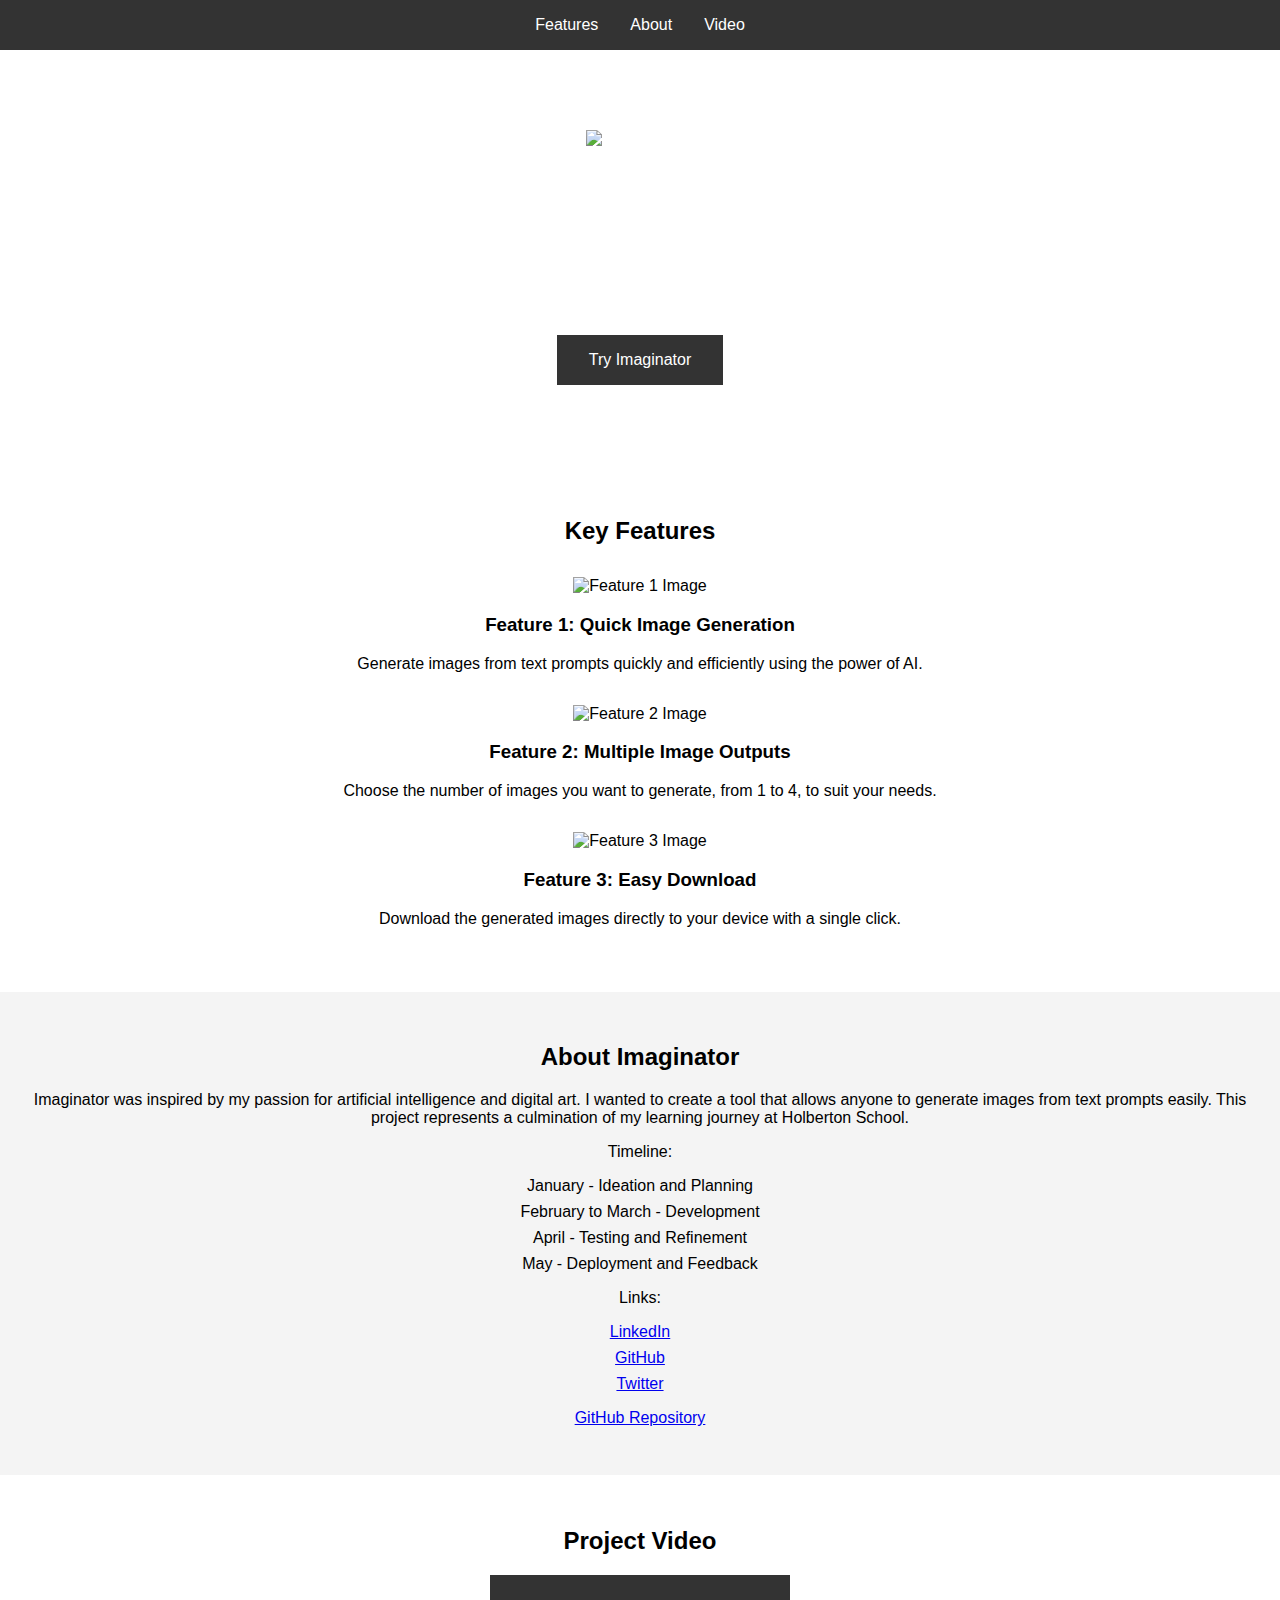
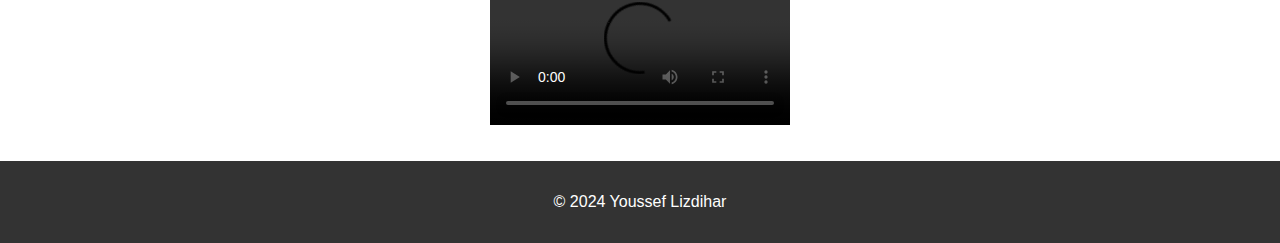
==== index.html @ 0fe743e1 "Add files via upload" ====
<!DOCTYPE html>
<html lang="en">
<head>
    <meta charset="UTF-8">
    <meta name="viewport" content="width=device-width, initial-scale=1.0">
    <title>Imaginator - AI Image Generator</title>
    <link rel="stylesheet" href="style.css">
</head>
<body>
    <!-- Header -->
    <header>
        <nav>
            <ul>
                <li><a href="#features">Features</a></li>
                <li><a href="#about">About</a></li>
                <li><a href="#video">Video</a></li>
            </ul>
        </nav>
    </header>

    <!-- Intro Section -->
    <section id="intro" class="cover">
        <img src="path/to/cover-image.jpg" alt="Cover Image">
        <h1>Imaginator</h1>
        <p>Convert your text into an image within a second using the AI image generator tool</p>
        <button onclick="window.location.href='https://j2g6bfkrwob3a4y9lu2uja.on.drv.tw/www.imaginatorai.com/'">Try Imaginator</button>
    </section>

    <!-- Features Section -->
    <section id="features">
        <h2>Key Features</h2>
        <div class="feature">
            <img src="path/to/feature1-image.jpg" alt="Feature 1 Image">
            <h3>Feature 1: Quick Image Generation</h3>
            <p>Generate images from text prompts quickly and efficiently using the power of AI.</p>
        </div>
        <div class="feature">
            <img src="path/to/feature2-image.jpg" alt="Feature 2 Image">
            <h3>Feature 2: Multiple Image Outputs</h3>
            <p>Choose the number of images you want to generate, from 1 to 4, to suit your needs.</p>
        </div>
        <div class="feature">
            <img src="path/to/feature3-image.jpg" alt="Feature 3 Image">
            <h3>Feature 3: Easy Download</h3>
            <p>Download the generated images directly to your device with a single click.</p>
        </div>
    </section>

    <!-- About Section -->
    <section id="about">
        <h2>About Imaginator</h2>
        <p>Imaginator was inspired by my passion for artificial intelligence and digital art. I wanted to create a tool that allows anyone to generate images from text prompts easily. This project represents a culmination of my learning journey at Holberton School.</p>
        <p>Timeline:</p>
        <ul>
            <li>January - Ideation and Planning</li>
            <li>February to March - Development</li>
            <li>April - Testing and Refinement</li>
            <li>May - Deployment and Feedback</li>
        </ul>
        <p>Links:</p>
        <ul>
            <li><a href="https://www.linkedin.com/in/youssef-lizdihar">LinkedIn</a></li>
            <li><a href="https://github.com/yousseflizdihar">GitHub</a></li>
            <li><a href="https://twitter.com/yousseflizdihar">Twitter</a></li>
        </ul>
        <p><a href="https://github.com/yousseflizdihar/imaginator">GitHub Repository</a></p>
    </section>

    <!-- Video Section -->
    <section id="video">
        <h2>Project Video</h2>
        <video controls>
            <source src="path/to/project-video.mp4" type="video/mp4">
            Your browser does not support the video tag.
        </video>
    </section>

    <!-- Footer -->
    <footer>
        <p>&copy; 2024 Youssef Lizdihar</p>
    </footer>
</body>
</html>
---- style.css ----
body {
    font-family: Arial, sans-serif;
    margin: 0;
    padding: 0;
}

header {
    background-color: #333;
    color: white;
    padding: 1rem;
}

nav ul {
    list-style: none;
    margin: 0;
    padding: 0;
    display: flex;
    justify-content: center;
}

nav ul li {
    margin: 0 1rem;
}

nav ul li a {
    color: white;
    text-decoration: none;
}

.cover {
    text-align: center;
    padding: 5rem 1rem;
    background: url('path/to/cover-image.jpg') no-repeat center center/cover;
    color: white;
}

.cover h1 {
    font-size: 3rem;
}

.cover p {
    font-size: 1.5rem;
}

.cover button {
    padding: 1rem 2rem;
    font-size: 1rem;
    color: white;
    background-color: #333;
    border: none;
    cursor: pointer;
    margin-top: 1rem;
}

#features {
    padding: 2rem 1rem;
    text-align: center;
}

#features .feature {
    margin: 2rem 0;
}

#features .feature img {
    max-width: 100%;
    height: auto;
}

#about {
    padding: 2rem 1rem;
    background-color: #f4f4f4;
    text-align: center;
}

#about p {
    margin: 1rem 0;
}

#about ul {
    list-style: none;
    padding: 0;
}

#about ul li {
    margin: 0.5rem 0;
}

#video {
    padding: 2rem 1rem;
    text-align: center;
}

#video video {
    max-width: 100%;
    height: auto;
}

footer {
    text-align: center;
    padding: 1rem;
    background-color: #333;
    color: white;
}
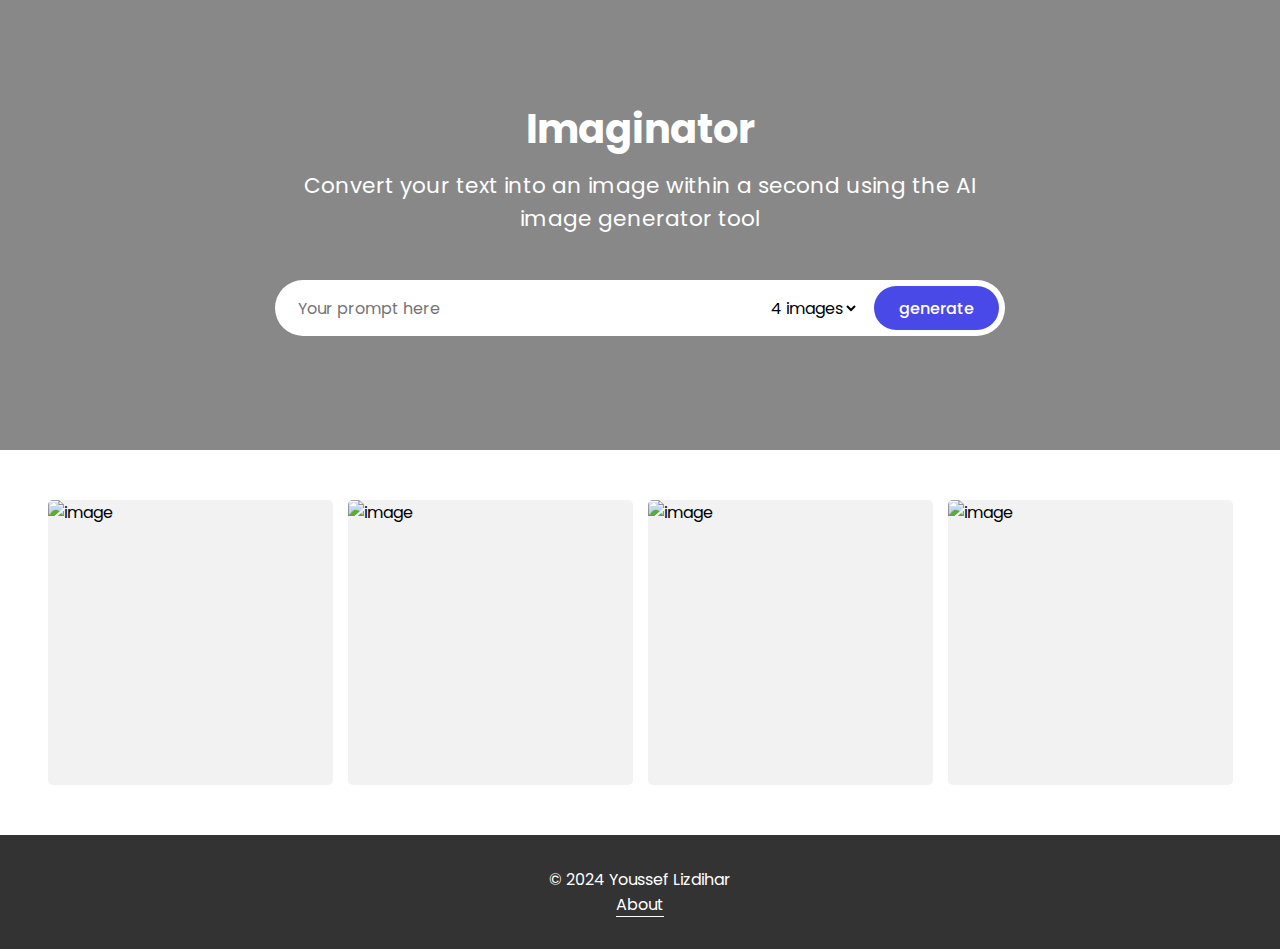
==== commit 8970d1af: "Add files via upload" ====
--- a/index.html
+++ b/index.html
@@ -3,81 +3,59 @@
 <head>
     <meta charset="UTF-8">
     <meta name="viewport" content="width=device-width, initial-scale=1.0">
-    <title>Imaginator - AI Image Generator</title>
+    <title>Imaginator - AI image generator</title>
     <link rel="stylesheet" href="style.css">
+    <script src="script.js" defer></script>
 </head>
 <body>
-    <!-- Header -->
-    <header>
-        <nav>
-            <ul>
-                <li><a href="#features">Features</a></li>
-                <li><a href="#about">About</a></li>
-                <li><a href="#video">Video</a></li>
-            </ul>
-        </nav>
-    </header>
-
-    <!-- Intro Section -->
-    <section id="intro" class="cover">
-        <img src="path/to/cover-image.jpg" alt="Cover Image">
-        <h1>Imaginator</h1>
-        <p>Convert your text into an image within a second using the AI image generator tool</p>
-        <button onclick="window.location.href='https://j2g6bfkrwob3a4y9lu2uja.on.drv.tw/www.imaginatorai.com/'">Try Imaginator</button>
+    <section class="image-generator">
+        <div class="content">
+            <h1>Imaginator</h1>
+            <p>Convert your text into an image within a second using the AI image generator tool</p>
+            <form action="#" class="generate-form">
+                <input type="text" class="prompt-input" placeholder="Your prompt here" required>
+                <div class="controls">
+                    <select class="img-quantity">
+                        <option value="1">1 image</option>
+                        <option value="2">2 images</option>
+                        <option value="3">3 images</option>
+                        <option value="4" selected>4 images</option>
+                    </select>
+                    <button type="submit" class="generate-btn">generate</button>
+                </div>
+            </form>
+        </div>
     </section>
-
-    <!-- Features Section -->
-    <section id="features">
-        <h2>Key Features</h2>
-        <div class="feature">
-            <img src="path/to/feature1-image.jpg" alt="Feature 1 Image">
-            <h3>Feature 1: Quick Image Generation</h3>
-            <p>Generate images from text prompts quickly and efficiently using the power of AI.</p>
+    <section class="image-gallery">
+        <div class="img-card">
+            <img src="images/img-1.jpg" alt="image">
+            <a href="#" class="download-btn">
+                <img src="images/download icon.png" alt="download icon">
+            </a>
         </div>
-        <div class="feature">
-            <img src="path/to/feature2-image.jpg" alt="Feature 2 Image">
-            <h3>Feature 2: Multiple Image Outputs</h3>
-            <p>Choose the number of images you want to generate, from 1 to 4, to suit your needs.</p>
+        <div class="img-card">
+            <img src="images/img-2.jpg" alt="image">
+            <a href="#" class="download-btn">
+                <img src="images/download icon.png" alt="download icon">
+            </a>
         </div>
-        <div class="feature">
-            <img src="path/to/feature3-image.jpg" alt="Feature 3 Image">
-            <h3>Feature 3: Easy Download</h3>
-            <p>Download the generated images directly to your device with a single click.</p>
+        <div class="img-card">
+            <img src="images/img-3.jpg" alt="image">
+            <a href="#" class="download-btn">
+                <img src="images/download icon.png" alt="download icon">
+            </a>
+        </div>
+        <div class="img-card">
+            <img src="images/img-4.jpg" alt="image">
+            <a href="#" class="download-btn">
+                <img src="images/download icon.png" alt="download icon">
+            </a>
         </div>
     </section>
 
-    <!-- About Section -->
-    <section id="about">
-        <h2>About Imaginator</h2>
-        <p>Imaginator was inspired by my passion for artificial intelligence and digital art. I wanted to create a tool that allows anyone to generate images from text prompts easily. This project represents a culmination of my learning journey at Holberton School.</p>
-        <p>Timeline:</p>
-        <ul>
-            <li>January - Ideation and Planning</li>
-            <li>February to March - Development</li>
-            <li>April - Testing and Refinement</li>
-            <li>May - Deployment and Feedback</li>
-        </ul>
-        <p>Links:</p>
-        <ul>
-            <li><a href="https://www.linkedin.com/in/youssef-lizdihar">LinkedIn</a></li>
-            <li><a href="https://github.com/yousseflizdihar">GitHub</a></li>
-            <li><a href="https://twitter.com/yousseflizdihar">Twitter</a></li>
-        </ul>
-        <p><a href="https://github.com/yousseflizdihar/imaginator">GitHub Repository</a></p>
-    </section>
-
-    <!-- Video Section -->
-    <section id="video">
-        <h2>Project Video</h2>
-        <video controls>
-            <source src="path/to/project-video.mp4" type="video/mp4">
-            Your browser does not support the video tag.
-        </video>
-    </section>
-
-    <!-- Footer -->
     <footer>
         <p>&copy; 2024 Youssef Lizdihar</p>
+        <a href="./landing-page.html" style="color: white; text-decoration: none; border-bottom: 1px white solid;">About</a>
     </footer>
 </body>
 </html>
--- a/style.css
+++ b/style.css
@@ -1,103 +1,213 @@
-body {
-    font-family: Arial, sans-serif;
+@import url("https://fonts.googleapis.com/css2?family=Poppins:wght@400;500;600;700&display=swap");
+
+* {
     margin: 0;
     padding: 0;
-}
-
-header {
+    box-sizing: border-box;
+    font-family: "Poppins", sans-serif;
+}
+
+.image-generator {
+    background-image: url('https://img.freepik.com/free-vector/wavy-background-concept_23-2148497712.jpg');
+    background-size: cover;
+    background-position: center; 
+    background-repeat: no-repeat;
+    height: 50vh;
+    display: flex;
+    justify-content: center;
+    align-items: center;
+    position: relative;
+}
+
+.image-generator::before {
+    content: "";
+    position: absolute;
+    left: 0;
+    top: 0;
+    width: 100%;
+    height: 100%;
+    opacity: 0.5;
+    background: #121212;
+}
+
+.image-generator .content {
+    color: white;
+    padding: 0 15px;
+    max-width: 760px;
+    text-align: center;
+    position: relative;
+}
+
+.image-generator h1 {
+    font-size: 2.5rem;
+    font-weight: 700;
+}
+
+.image-generator p {
+    font-size: 1.35rem;
+    margin-top: 10px;
+}
+
+.image-generator .generate-form {
+    height: 56px;
+    width: 100%;
+    padding: 6px;
+    margin: 45px 0 15px;
+    display: flex;
+    align-items: center;
+    justify-content: space-between;
+    background: white;
+    border-radius: 30px;
+}
+
+.generate-form .prompt-input {
+    width: 100%;
+    height: 100%;
+    font-size: 1rem;
+    outline: none;
+    border: none;
+    background: none;
+    padding: 0 17px;
+}
+
+.generate-form .controls {
+    display: flex;
+    height: 100%;
+    gap: 15px;
+}
+
+.generate-form .img-quantity {
+    outline: none;
+    border: none;
+    background: none;
+    font-size: 1rem;
+}
+
+.generate-form .generate-btn {
+    outline: none;
+    border: none;
+    background: #4949e7;
+    font-size: 1rem;
+    font-weight: 500;
+    border-radius: 30px;
+    color: white;
+    padding: 0 25px;
+    cursor: pointer;
+}
+
+.image-gallery {
+    display: flex;
+    flex-wrap: wrap;
+    margin: 50px auto;
+    gap: 15px;
+    flex-wrap: wrap;
+    padding: 0 15px;
+    max-width: 1250px;
+    justify-content: center;
+}
+
+.image-gallery .img-card {
+    width: 285px;
+    display: flex;
+    align-items: center;
+    justify-content: center;
+    aspect-ratio: 1 / 1;
+    border-radius: 5px;
+    overflow: hidden;
+    position: relative;
+    background: #f2f2f2;
+
+}
+
+.image-gallery .img-card img {
+    width: 100%;
+    height: 100%;
+    object-fit: cover;
+}
+
+.image-gallery .img-card.loading img {
+    width: 80px;
+    height: 80px;
+}
+
+.image-gallery .img-card .download-btn {
+    position: absolute;
+    bottom: 15px;
+    right: 15px;
+    background: white;
+    height: 36px;
+    width: 36px;
+    border-radius: 50%;
+    display: none;
+    align-items: center;
+    justify-content: center;
+}
+
+.image-gallery .img-card:not(.loading):hover .download-btn {
+    display: flex;
+}
+
+.image-gallery .img-card .download-btn img {
+    width: 20px;
+    height: 20px;
+}
+
+
+@media screen and (max-width: 760) {
+    .image-generator h1 {
+        font-size: 1.8rem;
+    }
+
+    .image-generator p {
+        font-size: 1rem;
+    }
+
+    .image-generator .generate-form {
+        margin-top: 30px;
+        height: 52px;
+        display: block;
+    }
+
+    .generate-form .controls {
+        height: 40px;
+        margin-top: 15px;
+        align-items: center;
+        justify-content: flex-end;
+    }
+
+    .generate-form .img-quantity {
+        color: white;
+    }
+
+    .generate-form .img-quantity option {
+        color: #121212;
+    }
+
+    .generate-form .generate-btn {
+        height: 100%;
+    }
+
+    .image-gallery {
+        margin-top: 20px;
+    }
+
+    .image-gallery .img-card:not(.loading) .download-btn {
+        display: flex;
+    }
+}
+
+@media screen and (max-width: 550) {
+
+    .image-gallery {
+        width: 100%;
+    }
+
+}
+
+footer {
+    text-align: center;
+    padding: 2rem;
     background-color: #333;
     color: white;
-    padding: 1rem;
-}
-
-nav ul {
-    list-style: none;
-    margin: 0;
-    padding: 0;
-    display: flex;
-    justify-content: center;
-}
-
-nav ul li {
-    margin: 0 1rem;
-}
-
-nav ul li a {
-    color: white;
-    text-decoration: none;
-}
-
-.cover {
-    text-align: center;
-    padding: 5rem 1rem;
-    background: url('path/to/cover-image.jpg') no-repeat center center/cover;
-    color: white;
-}
-
-.cover h1 {
-    font-size: 3rem;
-}
-
-.cover p {
-    font-size: 1.5rem;
-}
-
-.cover button {
-    padding: 1rem 2rem;
-    font-size: 1rem;
-    color: white;
-    background-color: #333;
-    border: none;
-    cursor: pointer;
-    margin-top: 1rem;
-}
-
-#features {
-    padding: 2rem 1rem;
-    text-align: center;
-}
-
-#features .feature {
-    margin: 2rem 0;
-}
-
-#features .feature img {
-    max-width: 100%;
-    height: auto;
-}
-
-#about {
-    padding: 2rem 1rem;
-    background-color: #f4f4f4;
-    text-align: center;
-}
-
-#about p {
-    margin: 1rem 0;
-}
-
-#about ul {
-    list-style: none;
-    padding: 0;
-}
-
-#about ul li {
-    margin: 0.5rem 0;
-}
-
-#video {
-    padding: 2rem 1rem;
-    text-align: center;
-}
-
-#video video {
-    max-width: 100%;
-    height: auto;
-}
-
-footer {
-    text-align: center;
-    padding: 1rem;
-    background-color: #333;
-    color: white;
-}
+    bottom: 0px;
+}
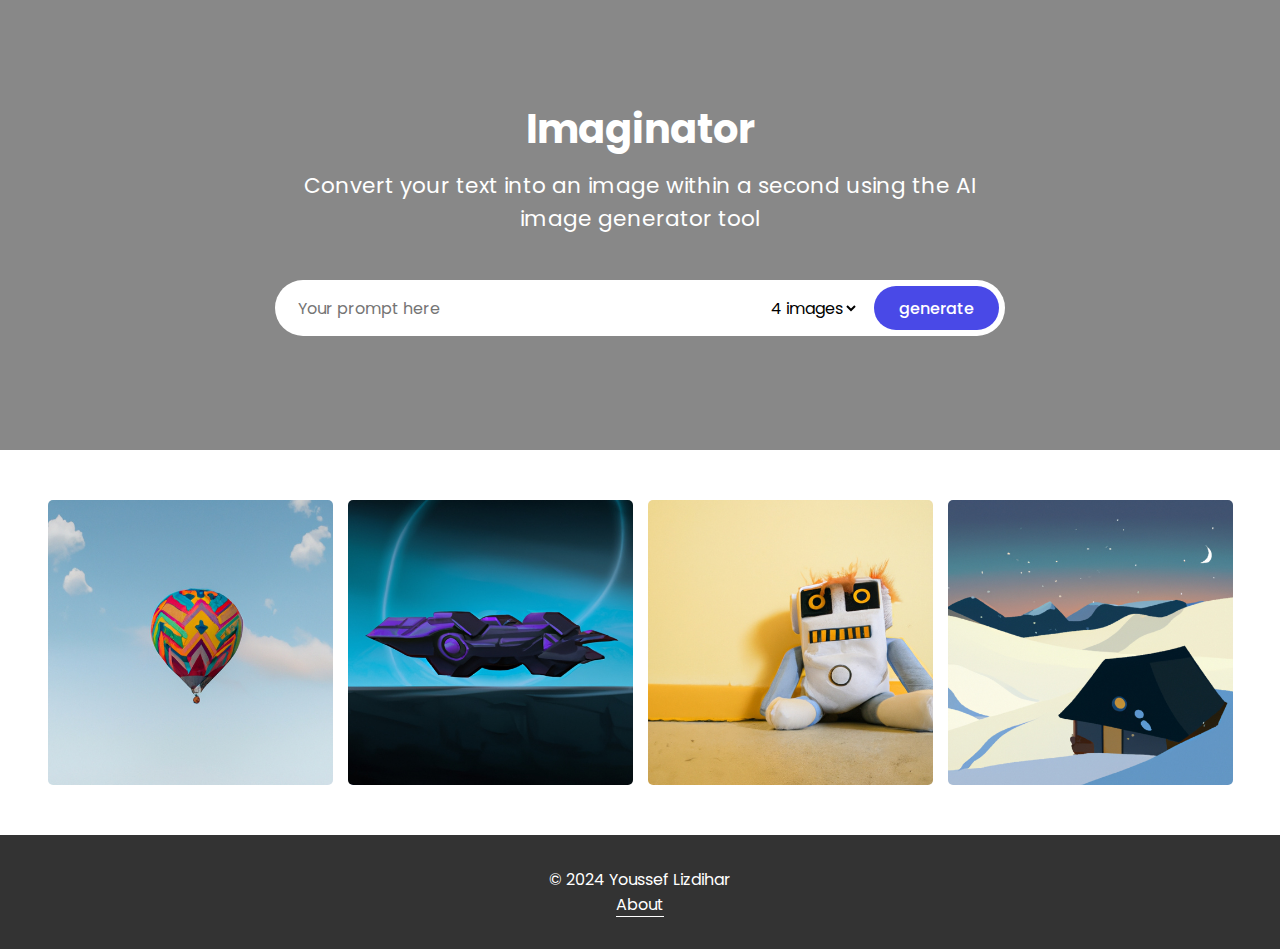
==== commit 74806d0b: "Update index.html" ====
--- a/index.html
+++ b/index.html
@@ -55,7 +55,7 @@
 
     <footer>
         <p>&copy; 2024 Youssef Lizdihar</p>
-        <a href="./landing-page.html" style="color: white; text-decoration: none; border-bottom: 1px white solid;">About</a>
+        <a href="https://ffff3d11.wixsite.com/imaginator" style="color: white; text-decoration: none; border-bottom: 1px white solid;">About</a>
     </footer>
 </body>
 </html>
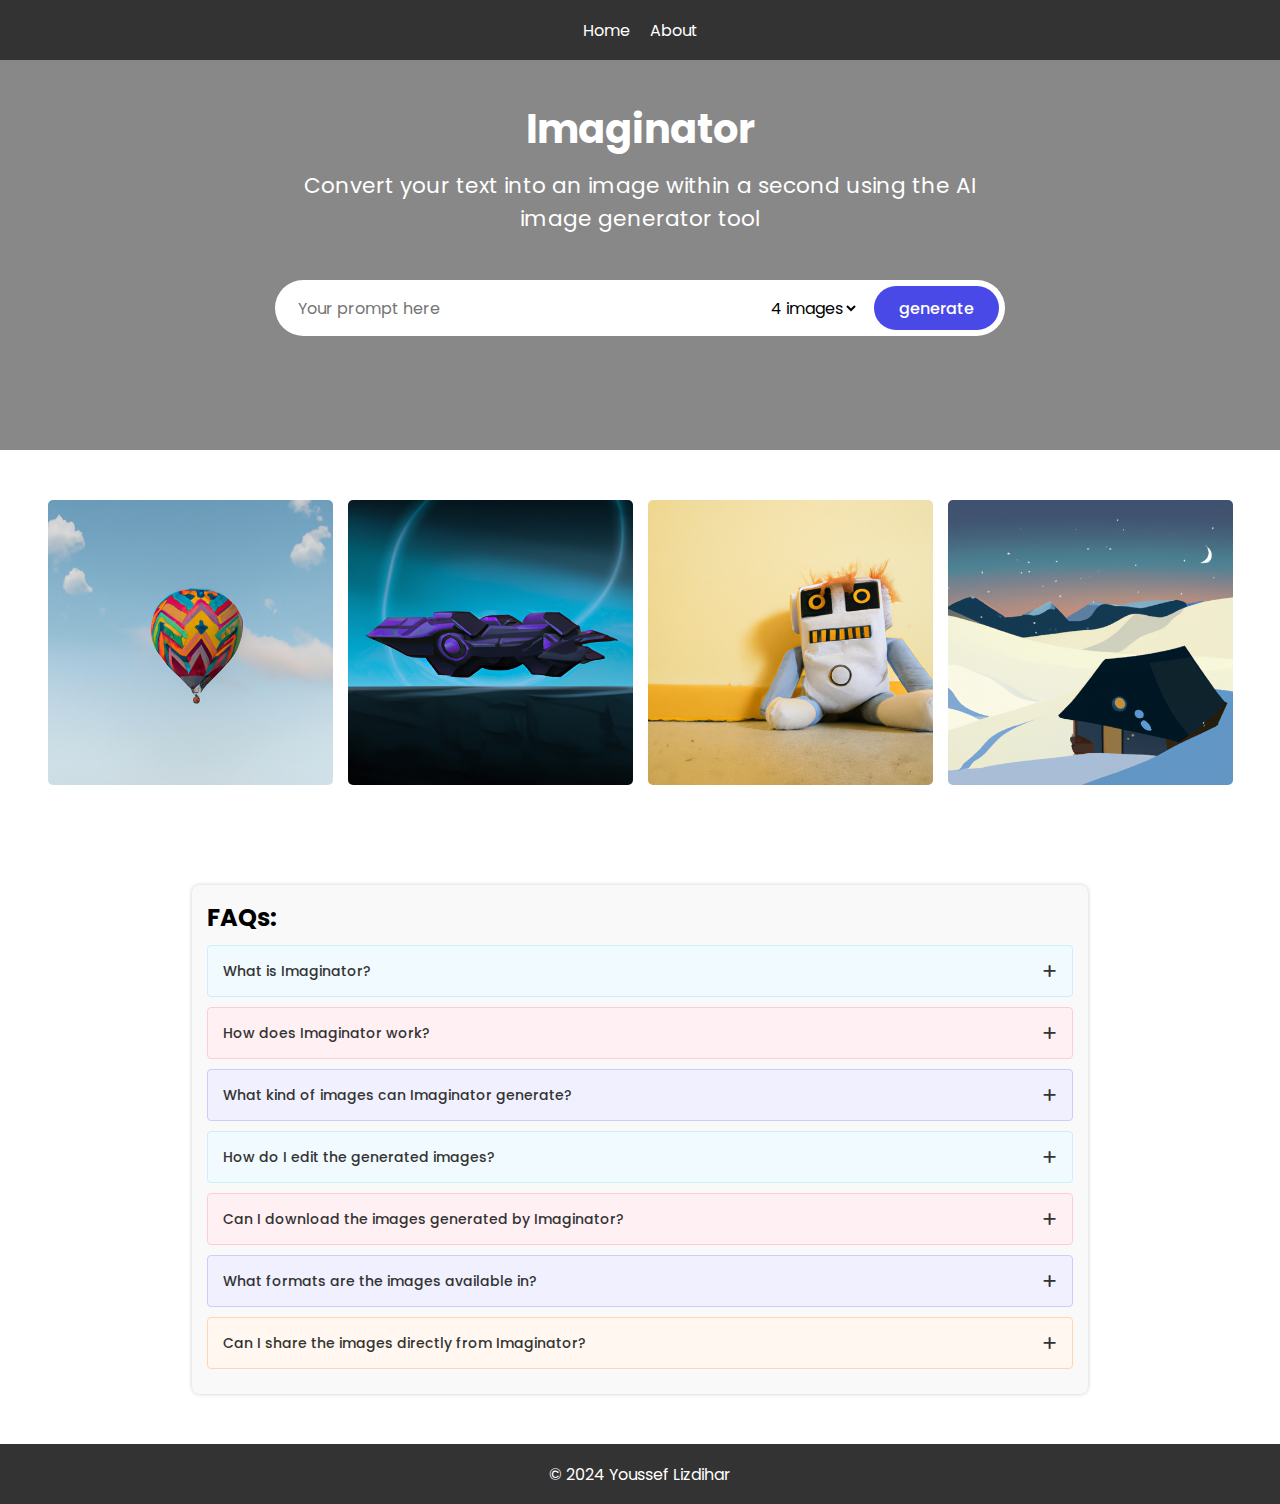
==== commit 1e602c52: "Add files via upload" ====
--- a/index.html
+++ b/index.html
@@ -6,8 +6,27 @@
     <title>Imaginator - AI image generator</title>
     <link rel="stylesheet" href="style.css">
     <script src="script.js" defer></script>
+    
+
+    <link rel="stylesheet" href="https://unpkg.com/boxicons@2.1.2/css/boxicons.min.css">
+    <link rel="stylesheet" href="https://cdnjs.cloudflare.com/ajax/libs/font-awesome/6.1.1/css/all.min.css"/>
+    <link rel="stylesheet" href="https://unicons.iconscout.com/release/v3.0.6/css/line.css">
 </head>
 <body>
+
+    <!-- Topbar Menu -->
+    <header class="topbar">
+        
+        <nav>
+            <ul class="nav-links">
+                <li><a href="https://imaginatorai.netlify.app/">Home</a></li>
+                <li><a href="https://ffff3d11.wixsite.com/imaginator">About</a></li>
+            </ul>
+        </nav>
+        
+    </header>
+
+
     <section class="image-generator">
         <div class="content">
             <h1>Imaginator</h1>
@@ -26,36 +45,139 @@
             </form>
         </div>
     </section>
+
+
+
+
+
     <section class="image-gallery">
         <div class="img-card">
             <img src="images/img-1.jpg" alt="image">
+
+            <a href="#" class="edit-btn">
+                <img src="images/edit-icon.svg" alt="edit icon">
+            </a>
+
             <a href="#" class="download-btn">
-                <img src="images/download icon.png" alt="download icon">
+                <img src="images/download icon.svg" alt="download icon">
             </a>
         </div>
         <div class="img-card">
             <img src="images/img-2.jpg" alt="image">
+
+            <a href="#" class="edit-btn">
+                <img src="images/edit-icon.svg" alt="edit icon">
+            </a>
+
             <a href="#" class="download-btn">
-                <img src="images/download icon.png" alt="download icon">
+                <img src="images/download icon.svg" alt="download icon">
             </a>
         </div>
         <div class="img-card">
             <img src="images/img-3.jpg" alt="image">
+            
+            <a href="#" class="edit-btn">
+                <img src="images/edit-icon.svg" alt="edit icon">
+            </a>
+
             <a href="#" class="download-btn">
-                <img src="images/download icon.png" alt="download icon">
+                <img src="images/download icon.svg" alt="download icon">
             </a>
         </div>
         <div class="img-card">
             <img src="images/img-4.jpg" alt="image">
+
+            <a href="#" class="edit-btn">
+                <img src="images/edit-icon.svg" alt="edit icon">
+            </a>
+            
             <a href="#" class="download-btn">
-                <img src="images/download icon.png" alt="download icon">
+                <img src="images/download icon.svg" alt="download icon">
             </a>
         </div>
     </section>
 
+
+    
+
+
+
+
+
+
+    <div class="editor-body">
+    </div>
+
+        <div class="accordion">
+            <H2> FAQs: </H2>
+            <div class="accordion-content">
+                <header>
+                    <span class="title">What is Imaginator?</span>
+                    <i class="fa-solid fa-plus"></i>
+                </header>
+                <p class="description">
+                    Imaginator is a cutting-edge AI image generator that allows users to create stunning visuals from text prompts. Utilizing advanced algorithms from OpenAI, it transforms your ideas into high-quality images.
+                </p>
+            </div>
+            <div class="accordion-content">
+                <header>
+                    <span class="title">How does Imaginator work?</span>
+                    <i class="fa-solid fa-plus"></i>
+                </header>
+                <p class="description">
+                    Imaginator uses the OpenAI API to generate images. Users input a text prompt, and the AI processes this prompt to produce a corresponding image. The generated images can be downloaded or further edited using the built-in editor.
+                </p>
+            </div>
+            <div class="accordion-content">
+                <header>
+                    <span class="title">What kind of images can Imaginator generate?</span>
+                    <i class="fa-solid fa-plus"></i>
+                </header>
+                <p class="description">
+                    Imaginator can generate a wide variety of images based on the prompts provided. This includes abstract art, realistic scenes, fantasy illustrations, and much more. The quality and style of the images depend on the specificity and creativity of the input prompt.
+                </p>
+            </div>
+            <div class="accordion-content">
+                <header>
+                    <span class="title">How do I edit the generated images?</span>
+                    <i class="fa-solid fa-plus"></i>
+                </header>
+                <p class="description">
+                    After generating an image, you can click the "Edit" icon to open the built-in editor. This editor allows you to apply filters, adjust brightness, saturation, and contrast, and perform rotations and flips to fine-tune your image.
+                </p>
+            </div>
+            <div class="accordion-content">
+                <header>
+                    <span class="title">Can I download the images generated by Imaginator?</span>
+                    <i class="fa-solid fa-plus"></i>
+                </header>
+                <p class="description">
+                    Yes, you can download the images by clicking the "Download" button on each image card. The images will be saved in high resolution for your personal or professional use.
+                </p>
+            </div>
+            <div class="accordion-content">
+                <header>
+                    <span class="title">What formats are the images available in?</span>
+                    <i class="fa-solid fa-plus"></i>
+                </header>
+                <p class="description">
+                Currently, the images generated by Imaginator are available in JPEG format. This ensures compatibility with most devices and platforms.    
+                </p>
+            </div>
+            <div class="accordion-content">
+                <header>
+                    <span class="title">Can I share the images directly from Imaginator?</span>
+                    <i class="fa-solid fa-plus"></i>
+                </header>
+                <p class="description">
+                    Currently, Imaginator does not have a built-in sharing feature. However, you can download the images and share them through your preferred social media platforms or messaging apps.    
+                </p>
+            </div>
+        </div>
+
+
     <footer>
         <p>&copy; 2024 Youssef Lizdihar</p>
-        <a href="https://ffff3d11.wixsite.com/imaginator" style="color: white; text-decoration: none; border-bottom: 1px white solid;">About</a>
     </footer>
 </body>
 </html>
--- a/style.css
+++ b/style.css
@@ -5,7 +5,55 @@
     padding: 0;
     box-sizing: border-box;
     font-family: "Poppins", sans-serif;
-}
+    
+}
+
+/* Topbar styles */
+.topbar {
+  width: 100%;
+  height: 60px;
+  background-color: #333;
+  display: flex;
+  align-items: center;
+  justify-content: center;
+  padding: 0 20px;
+  position: absolute;
+  top: 0;
+  z-index: 1000;
+}
+
+.topbar .logo {
+  color: #fff;
+  font-size: 24px;
+  font-weight: bold;
+}
+
+.topbar nav {
+  display: flex;
+  align-items: center;
+}
+
+.topbar .nav-links {
+  list-style: none;
+  display: flex;
+  gap: 20px;
+}
+
+.topbar .nav-links li {
+  display: inline;
+}
+
+.topbar .nav-links a {
+  color: #fff;
+  text-decoration: none;
+  font-size: 16px;
+  transition: color 0.3s ease;
+}
+
+.topbar .nav-links a:hover {
+  color: #f39c12;
+}
+
 
 .image-generator {
     background-image: url('https://img.freepik.com/free-vector/wavy-background-concept_23-2148497712.jpg');
@@ -153,7 +201,54 @@
 }
 
 
+.image-gallery .img-card .edit-btn {
+    position: absolute;
+    bottom: 15px;
+    right: 15px;
+    margin-right: 77%;
+    background: white;
+    height: 36px;
+    width: 36px;
+    border-radius: 50%;
+    display: none;
+    align-items: center;
+    justify-content: center;
+}
+
+.image-gallery .img-card:not(.loading):hover .edit-btn {
+    display: flex;
+}
+
+.image-gallery .img-card .edit-btn img {
+    width: 20px;
+    height: 20px;
+}
+
+
 @media screen and (max-width: 760) {
+    .topbar nav {
+        display: none;
+    }
+
+    .menu-toggle {
+        display: block;
+    }
+
+    .topbar.active nav {
+        display: flex;
+        flex-direction: column;
+        position: absolute;
+        top: 60px;
+        left: 0;
+        width: 100%;
+        background-color: #333;
+    }
+
+    .topbar.active .nav-links {
+        flex-direction: column;
+        gap: 10px;
+    }
+
     .image-generator h1 {
         font-size: 1.8rem;
     }
@@ -194,6 +289,10 @@
     .image-gallery .img-card:not(.loading) .download-btn {
         display: flex;
     }
+
+    .image-gallery .img-card:not(.loading) .edit-btn {
+        display: flex;
+    }
 }
 
 @media screen and (max-width: 550) {
@@ -205,9 +304,276 @@
 }
 
 footer {
-    text-align: center;
-    padding: 2rem;
-    background-color: #333;
-    color: white;
-    bottom: 0px;
-}
+  background-color: #333;
+  color: #fff;
+  padding: 20px 0;
+  bottom: 0;
+  left: 0;
+  width: 100%;
+  height: 60px;
+  display: flex;
+  align-items: center;
+  justify-content: center;
+  margin-top: 50px;
+}
+
+
+
+
+/*
+*
+* EDITOR Style
+*
+*/
+
+.editor-body {
+  margin-bottom: 50px;
+  padding: 0;
+  box-sizing: border-box;
+  font-family: 'Poppins', sans-serif;
+  display: flex;
+  align-items: center;
+  justify-content: center;
+  background: #E3F2FD;
+}
+
+.container{
+  width: 850px;
+  margin: 40px;
+  padding: 30px 35px 35px;
+  background: #fff;
+  border-radius: 10px;
+  box-shadow: 0 10px 20px rgba(0,0,0,0.1);
+}
+.container.disable .editor-panel,
+.container.disable .editor-controls .reset-filter,
+.container.disable .editor-controls .save-img{
+  opacity: 0.5;
+  pointer-events: none;
+}
+.container h2{
+  margin-top: -8px;
+  font-size: 22px;
+  font-weight: 500;
+}
+.container .wrapper{
+  display: flex;
+  margin: 20px 0;
+  min-height: 335px;
+}
+.wrapper .editor-panel{
+  padding: 15px 20px;
+  width: 280px;
+  border-radius: 5px;
+  border: 1px solid #ccc;
+}
+.editor-panel .title{
+  display: block;
+  font-size: 16px;
+  margin-bottom: 12px;
+}
+.editor-panel .options, .editor-controls{
+  display: flex;
+  flex-wrap: wrap;
+  justify-content: space-between;
+}
+.editor-panel button{
+  outline: none;
+  height: 40px;
+  font-size: 14px;
+  color: #6C757D;
+  background: #fff;
+  border-radius: 3px;
+  margin-bottom: 8px;
+  border: 1px solid #aaa;
+}
+.editor-panel .filter button{
+  width: calc(100% / 2 - 4px);
+}
+.editor-panel button:hover{
+  background: #f5f5f5;
+}
+.filter button.active{
+  color: #fff;
+  border-color: #5372F0;
+  background: #5372F0;
+}
+.filter .slider{
+  margin-top: 12px;
+}
+.filter .slider .filter-info{
+  display: flex;
+  color: #464646;
+  font-size: 14px;
+  justify-content: space-between;
+}
+.filter .slider input{
+  width: 100%;
+  height: 5px;
+  accent-color: #5372F0;
+}
+.editor-panel .rotate{
+  margin-top: 17px;
+}
+.editor-panel .rotate button{
+  display: flex;
+  align-items: center;
+  justify-content: center;
+  width: calc(100% / 4 - 3px);
+}
+.rotate .options button:nth-child(3),
+.rotate .options button:nth-child(4){
+  font-size: 18px;
+}
+.rotate .options button:active{
+  color: #fff;
+  background: #5372F0;
+  border-color: #5372F0;
+}
+.wrapper .preview-img{
+  flex-grow: 1;
+  display: flex;
+  overflow: hidden;
+  margin-left: 20px;
+  border-radius: 5px;
+  align-items: center;
+  justify-content: center;
+}
+.preview-img img{
+  max-width: 490px;
+  max-height: 335px;
+  width: 100%;
+  height: 100%;
+  object-fit: contain;
+}
+.editor-controls button{
+  padding: 11px 20px;
+  font-size: 14px;
+  border-radius: 3px;
+  outline: none;
+  color: #fff;
+  cursor: pointer;
+  background: none;
+  transition: all 0.3s ease;
+  text-transform: uppercase;
+}
+.editor-controls .reset-filter{
+  color: #6C757D;
+  border: 1px solid #6C757D;
+}
+.editor-controls .reset-filter:hover{
+  color: #fff;
+  background: #6C757D;
+}
+.editor-controls .choose-img{
+  background: #6C757D;
+  border: 1px solid #6C757D;
+}
+.editor-controls .save-img{
+  margin-left: 5px;
+  background: #5372F0;
+  border: 1px solid #5372F0;
+}
+
+@media screen and (max-width: 760px) {
+  .container{
+    padding: 25px;
+  }
+  .container .wrapper{
+    flex-wrap: wrap-reverse;
+  }
+  .wrapper .editor-panel{
+    width: 100%;
+  }
+  .wrapper .preview-img{
+    width: 100%;
+    margin: 0 0 15px;
+  }
+}
+
+@media screen and (max-width: 500px) {
+  .editor-controls button{
+    width: 100%;
+    margin-bottom: 10px;
+  }
+  .editor-controls .row{
+    width: 100%;
+  }
+  .editor-controls .row .save-img{
+    margin-left: 0px;
+  }
+}
+
+
+.accordion{
+  display: block;
+  background: #f9f9f9;
+  margin: 0 15%;
+  padding: 15px;
+  border-radius: 8px;
+  box-shadow: 0 0 4px rgba(0, 0, 0, 0.2);
+  align-content: center;
+}
+.accordion .accordion-content{
+margin: 10px 0;
+border-radius: 4px;
+background: #FFF7F0;
+border: 1px solid #FFD6B3;
+overflow: hidden;
+}
+.accordion-content:nth-child(2){
+background-color: #F0FAFF;
+border-color: #CCEEFF;
+}
+.accordion-content:nth-child(3){
+background-color: #FFF0F3;
+border-color: #FFCCD6;
+}
+.accordion-content:nth-child(4){
+background-color: #F0F0FF;
+border-color: #CCCCFF;
+}
+.accordion-content:nth-child(5){
+  background-color: #F0FAFF;
+  border-color: #CCEEFF;
+  }
+  .accordion-content:nth-child(6){
+  background-color: #FFF0F3;
+  border-color: #FFCCD6;
+  }
+  .accordion-content:nth-child(7){
+  background-color: #F0F0FF;
+  border-color: #CCCCFF;
+  }
+.accordion-content.open{
+padding-bottom: 10px;
+}
+.accordion-content header{
+display: flex;
+min-height: 50px;
+padding: 0 15px;
+cursor: pointer;
+align-items: center;
+justify-content: space-between;
+transition: all 0.2s linear;
+}
+.accordion-content.open header{
+min-height: 35px;
+}
+.accordion-content header .title{
+font-size: 14px;
+font-weight: 500;
+color: #333;
+}
+.accordion-content header i{
+font-size: 15px;
+color: #333;
+}
+.accordion-content .description{
+height: 0;
+font-size: 12px;
+color: #333;
+font-weight: 400;
+padding: 0 15px;
+transition: all 0.2s linear;
+}
